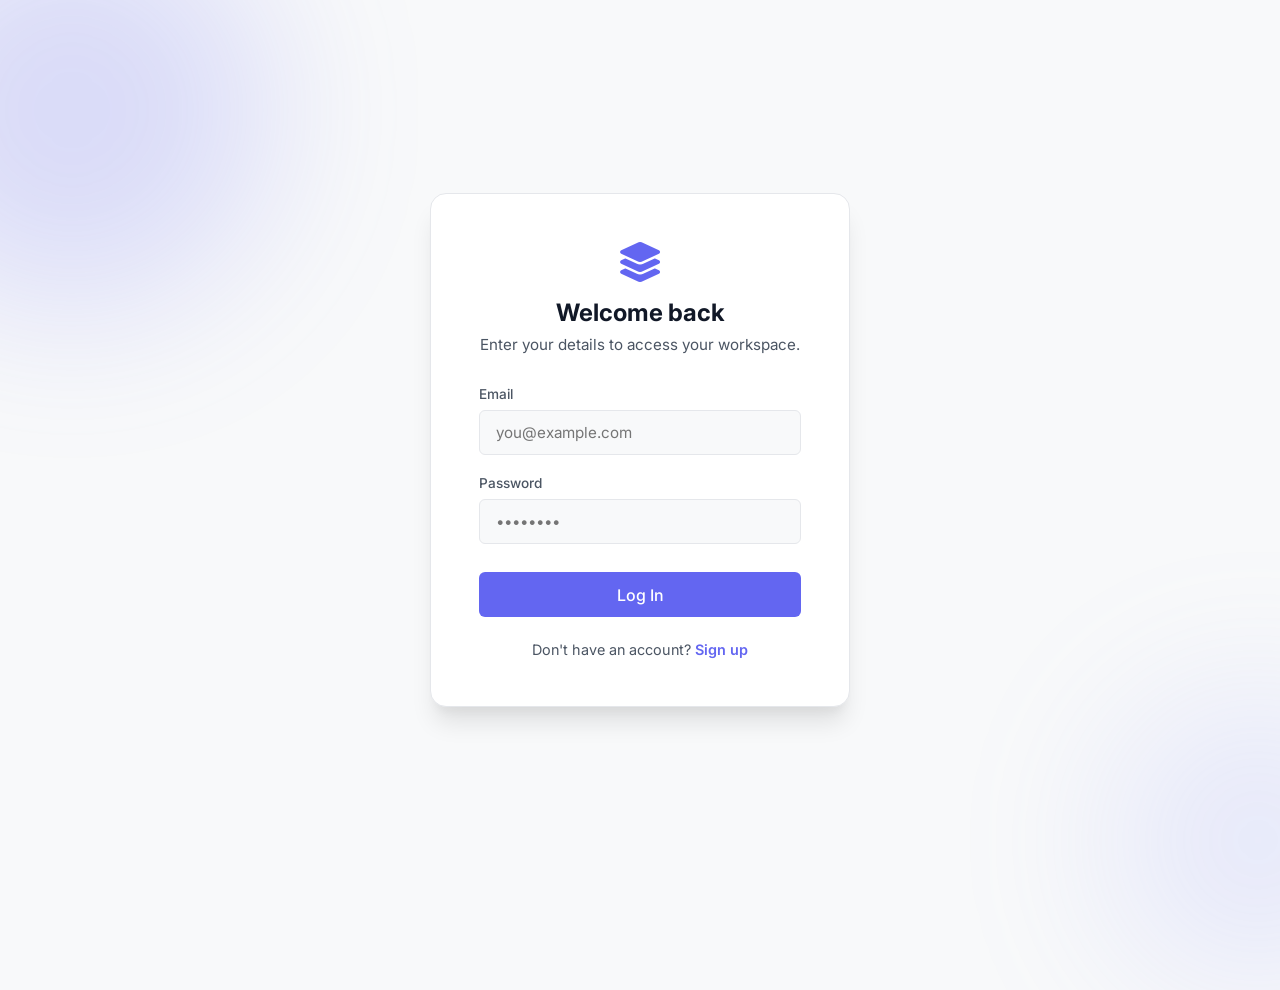
==== login.html @ b8fce8c2 "Initial commit" ====
<!DOCTYPE html>
<html lang="en">
<head>
    <meta charset="UTF-8">
    <meta name="viewport" content="width=device-width, initial-scale=1.0">
    <title>Welcome - WToDo</title>
    <link rel="stylesheet" href="style.css">
    <link rel="stylesheet" href="https://cdnjs.cloudflare.com/ajax/libs/font-awesome/6.4.0/css/all.min.css">
    <link href="https://fonts.googleapis.com/css2?family=Inter:wght@400;500;600;700&display=swap" rel="stylesheet">
    <style>
        body {
            display: flex; align-items: center; justify-content: center;
            height: 100vh; background-color: var(--bg-base); margin: 0;
            overflow: hidden; font-family: 'Inter', sans-serif; color: var(--text-primary);
        }
        .auth-container {
            background: var(--bg-surface); padding: 3rem; border-radius: var(--radius-lg);
            box-shadow: var(--shadow-xl); border: 1px solid var(--border-color);
            width: 100%; max-width: 420px; text-align: center;
            position: relative; z-index: 10;
        }
        .auth-logo { font-size: 2.5rem; color: var(--accent-color); margin-bottom: 1rem; }
        .auth-title { font-size: 1.5rem; font-weight: 700; margin-bottom: 0.5rem; }
        .auth-subtitle { color: var(--text-secondary); font-size: 0.95rem; margin-bottom: 2rem; }
        
        .form-group { margin-bottom: 1.25rem; text-align: left; }
        .form-group label { display: block; margin-bottom: 0.5rem; font-size: 0.85rem; font-weight: 500; color: var(--text-secondary); }
        .form-input {
            width: 100%; padding: 0.75rem 1rem; border: 1px solid var(--border-color);
            border-radius: var(--radius-sm); font-family: inherit; font-size: 0.95rem;
            background: var(--bg-base); color: var(--text-primary); transition: var(--transition);
            box-sizing: border-box;
        }
        .form-input:focus { outline: none; border-color: var(--accent-color); box-shadow: 0 0 0 3px var(--accent-light); }
        
        .auth-btn {
            width: 100%; padding: 0.8rem; background: var(--accent-color); color: white;
            border: none; border-radius: var(--radius-sm); font-size: 1rem; font-weight: 500;
            cursor: pointer; transition: var(--transition); margin-top: 0.5rem;
        }
        .auth-btn:hover { background: var(--accent-hover); transform: translateY(-1px); box-shadow: var(--shadow-md); }
        
        .auth-switch { margin-top: 1.5rem; font-size: 0.9rem; color: var(--text-secondary); }
        .auth-switch a { color: var(--accent-color); font-weight: 600; cursor: pointer; text-decoration: none; }
        .auth-switch a:hover { text-decoration: underline; }
        
        .error-msg {
            background: var(--danger-bg); color: var(--danger); padding: 0.75rem;
            border-radius: var(--radius-sm); font-size: 0.85rem; font-weight: 500;
            margin-bottom: 1.5rem; display: none; text-align: left;
        }
        
        .view-hidden { display: none !important; }
        
        /* Decorative Background */
        .bg-shape { position: absolute; border-radius: 50%; filter: blur(80px); z-index: 1; opacity: 0.5; }
        .shape-1 { top: -10%; left: -10%; width: 400px; height: 400px; background: rgba(99, 102, 241, 0.4); }
        .shape-2 { bottom: -10%; right: -10%; width: 300px; height: 300px; background: rgba(129, 140, 248, 0.3); }
    </style>
</head>
<body class="light-theme">
    <div class="bg-shape shape-1"></div>
    <div class="bg-shape shape-2"></div>
    
    <div class="auth-container">
        <i class="fas fa-layer-group auth-logo"></i>
        
        <!-- Login View -->
        <div id="loginView">
            <h1 class="auth-title">Welcome back</h1>
            <p class="auth-subtitle">Enter your details to access your workspace.</p>
            
            <div class="error-msg" id="loginError"></div>
            
            <form id="loginForm">
                <div class="form-group">
                    <label for="loginEmail">Email</label>
                    <input type="email" id="loginEmail" class="form-input" placeholder="you@example.com" required>
                </div>
                <div class="form-group">
                    <label for="loginPassword">Password</label>
                    <input type="password" id="loginPassword" class="form-input" placeholder="••••••••" required>
                </div>
                <button type="submit" class="auth-btn">Log In</button>
            </form>
            
            <div class="auth-switch">
                Don't have an account? <a id="showSignup">Sign up</a>
            </div>
        </div>
        
        <!-- Signup View -->
        <div id="signupView" class="view-hidden">
            <h1 class="auth-title">Create an account</h1>
            <p class="auth-subtitle">Start organizing your tasks today.</p>
            
            <div class="error-msg" id="signupError"></div>
            
            <form id="signupForm">
                <div class="form-group">
                    <label for="signupName">Username</label>
                    <input type="text" id="signupName" class="form-input" placeholder="Alex Doe" required minlength="2">
                </div>
                <div class="form-group">
                    <label for="signupEmail">Email</label>
                    <input type="email" id="signupEmail" class="form-input" placeholder="you@example.com" required>
                </div>
                <div class="form-group">
                    <label for="signupPassword">Password</label>
                    <input type="password" id="signupPassword" class="form-input" placeholder="••••••••" required minlength="6">
                </div>
                <button type="submit" class="auth-btn">Sign Up</button>
            </form>
            
            <div class="auth-switch">
                Already have an account? <a id="showLogin">Log in</a>
            </div>
        </div>
    </div>

    <script>
        // Init theme
        const theme = localStorage.getItem('theme') || 'light';
        document.body.className = theme === 'dark' ? 'dark-theme' : 'light-theme';

        const loginView = document.getElementById('loginView');
        const signupView = document.getElementById('signupView');
        
        document.getElementById('showSignup').addEventListener('click', () => {
            loginView.classList.add('view-hidden');
            signupView.classList.remove('view-hidden');
        });
        
        document.getElementById('showLogin').addEventListener('click', () => {
            signupView.classList.add('view-hidden');
            loginView.classList.remove('view-hidden');
        });

        const getUsers = () => JSON.parse(localStorage.getItem('users')) || [];
        const saveUsers = (users) => localStorage.setItem('users', JSON.stringify(users));

        const showError = (elementId, msg) => {
            const el = document.getElementById(elementId);
            el.textContent = msg;
            el.style.display = 'block';
            setTimeout(() => el.style.display = 'none', 4000);
        };

        document.getElementById('signupForm').addEventListener('submit', (e) => {
            e.preventDefault();
            const name = document.getElementById('signupName').value.trim();
            const email = document.getElementById('signupEmail').value.trim();
            const password = document.getElementById('signupPassword').value;

            const users = getUsers();
            if (users.find(u => u.email === email)) {
                showError('signupError', 'Email is already registered. Please log in.');
                return;
            }

            users.push({ name, email, password });
            saveUsers(users);

            // Auto-login
            sessionStorage.setItem('authenticated', 'true');
            sessionStorage.setItem('userEmail', email);
            sessionStorage.setItem('userName', name);
            window.location.href = 'index.html';
        });

        document.getElementById('loginForm').addEventListener('submit', (e) => {
            e.preventDefault();
            const email = document.getElementById('loginEmail').value.trim();
            const password = document.getElementById('loginPassword').value;

            const users = getUsers();
            const user = users.find(u => u.email === email && u.password === password);

            if (!user) {
                showError('loginError', 'Invalid email or password.');
                return;
            }

            sessionStorage.setItem('authenticated', 'true');
            sessionStorage.setItem('userEmail', user.email);
            sessionStorage.setItem('userName', user.name);
            window.location.href = 'index.html';
        });
    </script>
</body>
</html>
---- style.css ----
:root {
    /* Linear/Notion Minimal Color Palette */
    --hue: 220;

    /* Light Theme */
    --bg-base: #f8f9fa;
    --bg-surface: #ffffff;
    --bg-elevated: #ffffff;
    --bg-hover: #f1f3f5;

    --text-primary: #111827;
    --text-secondary: #4b5563;
    --text-tertiary: #9ca3af;

    --border-color: #e5e7eb;
    --border-light: #f3f4f6;

    --accent-color: #6366f1;
    /* Indigo */
    --accent-hover: #4f46e5;
    --accent-light: #e0e7ff;

    /* Status Colors */
    --danger: #ef4444;
    --danger-bg: #fee2e2;
    --success: #10b981;
    --success-bg: #d1fae5;
    --warning: #f59e0b;
    --warning-bg: #fef3c7;

    /* Layout */
    --sidebar-width: 260px;
    --header-height: 64px;

    /* Borders & Shadows */
    --radius-sm: 6px;
    --radius-md: 10px;
    --radius-lg: 16px;
    --radius-full: 9999px;

    --shadow-sm: 0 1px 2px 0 rgba(0, 0, 0, 0.05);
    --shadow-md: 0 4px 6px -1px rgba(0, 0, 0, 0.05), 0 2px 4px -1px rgba(0, 0, 0, 0.03);
    --shadow-lg: 0 10px 15px -3px rgba(0, 0, 0, 0.05), 0 4px 6px -2px rgba(0, 0, 0, 0.03);
    --shadow-xl: 0 20px 25px -5px rgba(0, 0, 0, 0.1), 0 10px 10px -5px rgba(0, 0, 0, 0.04);

    --glass-bg: rgba(255, 255, 255, 0.85);
    --glass-border: rgba(255, 255, 255, 0.4);

    --transition: all 0.25s cubic-bezier(0.2, 0.8, 0.2, 1);
    --transition-fast: all 0.15s cubic-bezier(0.2, 0.8, 0.2, 1);
}

body.dark-theme {
    --bg-base: #0f1115;
    --bg-surface: #16181d;
    --bg-elevated: #1e2128;
    --bg-hover: #252830;

    --text-primary: #f9fafb;
    --text-secondary: #9ca3af;
    --text-tertiary: #6b7280;

    --border-color: #2d3139;
    --border-light: #1e2128;

    --accent-light: #3730a3;

    --danger-bg: rgba(239, 68, 68, 0.15);
    --success-bg: rgba(16, 185, 129, 0.15);
    --warning-bg: rgba(245, 158, 11, 0.15);

    --shadow-sm: 0 1px 2px 0 rgba(0, 0, 0, 0.5);
    --shadow-md: 0 4px 6px -1px rgba(0, 0, 0, 0.4);
    --shadow-lg: 0 10px 15px -3px rgba(0, 0, 0, 0.5);
    --shadow-xl: 0 20px 25px -5px rgba(0, 0, 0, 0.6);

    --glass-bg: rgba(22, 24, 29, 0.85);
    --glass-border: rgba(255, 255, 255, 0.05);
}

* {
    margin: 0;
    padding: 0;
    box-sizing: border-box;
}

body {
    font-family: 'Inter', sans-serif;
    background-color: var(--bg-base);
    color: var(--text-primary);
    -webkit-font-smoothing: antialiased;
    overflow: hidden;
}

/* Base Elements */
a {
    text-decoration: none;
    color: inherit;
}

button {
    font-family: inherit;
}

ul {
    list-style: none;
}

.mt-3 {
    margin-top: 1rem;
}

.mt-4 {
    margin-top: 1.5rem;
}

.flex-1 {
    flex: 1;
}

/* Loader */
.loader-overlay {
    position: fixed;
    top: 0;
    left: 0;
    width: 100%;
    height: 100%;
    background: var(--bg-base);
    display: flex;
    justify-content: center;
    align-items: center;
    z-index: 9999;
    transition: opacity 0.4s ease, visibility 0.4s ease;
}

.loader-overlay.hidden {
    opacity: 0;
    visibility: hidden;
    pointer-events: none;
}

.spinner {
    width: 32px;
    height: 32px;
    border: 3px solid var(--border-color);
    border-top-color: var(--accent-color);
    border-radius: 50%;
    animation: spin 0.8s linear infinite;
}

@keyframes spin {
    to {
        transform: rotate(360deg);
    }
}

/* App Layout */
.app-layout {
    display: flex;
    height: 100vh;
    width: 100vw;
}

/* Sidebar */
.sidebar {
    width: var(--sidebar-width);
    background-color: var(--bg-surface);
    border-right: 1px solid var(--border-color);
    display: flex;
    flex-direction: column;
    transition: transform 0.3s ease;
    z-index: 50;
}

.sidebar-header {
    height: var(--header-height);
    display: flex;
    align-items: center;
    justify-content: space-between;
    padding: 0 1.5rem;
    border-bottom: 1px solid var(--border-light);
}

.brand {
    display: flex;
    align-items: center;
    gap: 0.75rem;
    font-weight: 700;
    font-size: 1.2rem;
    color: var(--text-primary);
}

.brand-icon {
    color: var(--accent-color);
}

.mobile-close {
    display: none;
    background: none;
    border: none;
    color: var(--text-secondary);
    font-size: 1.2rem;
    cursor: pointer;
}

.sidebar-nav {
    flex: 1;
    padding: 1.5rem 1rem;
    overflow-y: auto;
}

.nav-section {
    margin-bottom: 2rem;
}

.nav-section-title {
    display: block;
    font-size: 0.75rem;
    font-weight: 600;
    color: var(--text-tertiary);
    text-transform: uppercase;
    letter-spacing: 0.05em;
    margin-bottom: 0.75rem;
    padding-left: 0.75rem;
}

.nav-item {
    display: flex;
    align-items: center;
    gap: 0.75rem;
    padding: 0.6rem 0.75rem;
    border-radius: var(--radius-sm);
    color: var(--text-secondary);
    font-weight: 500;
    font-size: 0.95rem;
    transition: var(--transition);
    margin-bottom: 0.25rem;
}

.nav-item i {
    width: 18px;
    text-align: center;
}

.nav-item:hover {
    background-color: var(--bg-hover);
    color: var(--text-primary);
}

.nav-item.active {
    background-color: var(--accent-light);
    color: var(--accent-color);
    font-weight: 600;
}

.nav-item.text-danger:hover {
    background-color: var(--danger-bg);
    color: var(--danger);
}

.sidebar-footer {
    padding: 1rem;
    border-top: 1px solid var(--border-color);
}

/* Main Content Area */
.main-content {
    flex: 1;
    display: flex;
    flex-direction: column;
    min-width: 0;
    /* Important for flex children truncating */
    background-color: var(--bg-base);
    position: relative;
}

/* Sticky Header */
.top-header {
    height: var(--header-height);
    display: flex;
    align-items: center;
    justify-content: space-between;
    padding: 0 2rem;
    background: var(--glass-bg);
    backdrop-filter: blur(12px);
    -webkit-backdrop-filter: blur(12px);
    border-bottom: 1px solid var(--border-color);
    position: sticky;
    top: 0;
    z-index: 40;
}

.header-left {
    display: flex;
    align-items: center;
    gap: 1rem;
}

.mobile-toggle {
    display: none;
    background: none;
    border: none;
    color: var(--text-secondary);
    font-size: 1.2rem;
    cursor: pointer;
}

.page-title {
    font-size: 1.1rem;
    font-weight: 600;
}

.header-right {
    display: flex;
    align-items: center;
    gap: 1rem;
}

.icon-btn {
    background: none;
    border: none;
    color: var(--text-secondary);
    width: 36px;
    height: 36px;
    border-radius: var(--radius-full);
    cursor: pointer;
    transition: var(--transition);
    display: grid;
    place-items: center;
}

.icon-btn:hover {
    background-color: var(--bg-hover);
    color: var(--text-primary);
}

.avatar {
    width: 32px;
    height: 32px;
    background: linear-gradient(135deg, var(--accent-color), #818cf8);
    color: white;
    border-radius: var(--radius-full);
    display: grid;
    place-items: center;
    font-weight: 600;
    font-size: 0.85rem;
}

.avatar.lg {
    width: 48px;
    height: 48px;
    font-size: 1.2rem;
}

/* Profile Dropdown */
.profile-dropdown {
    position: absolute;
    top: calc(100% + 0.5rem);
    right: 0;
    width: 220px;
    background: var(--bg-surface);
    border: 1px solid var(--border-color);
    border-radius: var(--radius-md);
    box-shadow: var(--shadow-lg);
    padding: 0.5rem 0;
    z-index: 50;
    animation: dropdownFadeIn 0.2s cubic-bezier(0.2, 0.8, 0.2, 1);
    transform-origin: top right;
}

@keyframes dropdownFadeIn {
    from { opacity: 0; transform: scale(0.95); }
    to { opacity: 1; transform: scale(1); }
}

.dropdown-header {
    padding: 0.5rem 1rem 0.75rem;
    display: flex;
    flex-direction: column;
}
.dropdown-header strong { font-size: 0.95rem; }
.dropdown-header span { font-size: 0.8rem; color: var(--text-tertiary); overflow: hidden; text-overflow: ellipsis; }

.dropdown-divider {
    height: 1px;
    background: var(--border-color);
    margin: 0.25rem 0;
}

.dropdown-item {
    display: flex;
    align-items: center;
    gap: 0.75rem;
    width: 100%;
    padding: 0.6rem 1rem;
    background: none;
    border: none;
    text-align: left;
    color: var(--text-secondary);
    font-size: 0.9rem;
    cursor: pointer;
    transition: var(--transition-fast);
}
.dropdown-item:hover {
    background: var(--bg-hover);
    color: var(--text-primary);
}
.dropdown-item.text-danger:hover {
    color: var(--danger);
    background: var(--danger-bg);
}
/* Scrollable Content */
.content-scrollable {
    flex: 1;
    overflow-y: auto;
    padding: 2rem;
    padding-bottom: 6rem;
    /* Space for FAB */
}

/* Dashboard Overview Section */
.overview-section {
    margin-bottom: 3rem;
    animation: fadeIn 0.5s ease;
}

@keyframes fadeIn {
    from {
        opacity: 0;
        transform: translateY(10px);
    }

    to {
        opacity: 1;
        transform: translateY(0);
    }
}

.greeting {
    margin-bottom: 1.5rem;
}

.greeting h2 {
    font-size: 1.8rem;
    font-weight: 700;
    margin-bottom: 0.25rem;
}

.greeting p {
    color: var(--text-secondary);
}

.stats-grid {
    display: grid;
    grid-template-columns: repeat(auto-fit, minmax(200px, 1fr));
    gap: 1.5rem;
}

.stat-card {
    background: var(--bg-surface);
    border: 1px solid var(--border-color);
    border-radius: var(--radius-md);
    padding: 1.25rem;
    display: flex;
    align-items: center;
    gap: 1rem;
    box-shadow: var(--shadow-sm);
    transition: var(--transition);
}

.stat-card:hover {
    transform: translateY(-2px);
    box-shadow: var(--shadow-md);
}

.stat-icon {
    width: 48px;
    height: 48px;
    border-radius: var(--radius-sm);
    display: grid;
    place-items: center;
    font-size: 1.25rem;
}

.bg-blue {
    background-color: rgba(59, 130, 246, 0.1);
    color: #3b82f6;
}

.bg-orange {
    background-color: rgba(249, 115, 22, 0.1);
    color: #f97316;
}

.bg-green {
    background-color: rgba(16, 185, 129, 0.1);
    color: #10b981;
}

.stat-info {
    display: flex;
    flex-direction: column;
}

.stat-value {
    font-size: 1.5rem;
    font-weight: 700;
    color: var(--text-primary);
    line-height: 1.2;
}

.stat-label {
    font-size: 0.85rem;
    color: var(--text-secondary);
    font-weight: 500;
}

/* Progress Ring */
.progress-card {
    gap: 1rem;
}

.progress-ring-container {
    position: relative;
    width: 50px;
    height: 50px;
}

.progress-ring-circle-bg {
    stroke: var(--border-color);
}

.progress-ring-circle {
    stroke: var(--accent-color);
    stroke-dasharray: 131.95;
    stroke-dashoffset: 131.95;
    stroke-linecap: round;
    transition: stroke-dashoffset 0.8s ease-in-out;
    transform: rotate(-90deg);
    transform-origin: 50% 50%;
}

.progress-text {
    position: absolute;
    top: 50%;
    left: 50%;
    transform: translate(-50%, -50%);
    font-size: 0.75rem;
    font-weight: 700;
    color: var(--text-primary);
}

/* Tasks Header */
.tasks-header {
    display: flex;
    justify-content: space-between;
    align-items: center;
    margin-bottom: 1.5rem;
}

.tasks-header h3 {
    font-size: 1.2rem;
    font-weight: 600;
}

.actions-wrapper {
    display: flex;
    gap: 0.5rem;
    align-items: center;
}

/* Buttons */
.text-btn {
    background: none;
    border: none;
    color: var(--text-secondary);
    font-size: 0.9rem;
    font-weight: 500;
    cursor: pointer;
    padding: 0.5rem 0.75rem;
    border-radius: var(--radius-sm);
    transition: var(--transition);
}

.text-btn:hover {
    background-color: var(--bg-hover);
    color: var(--text-primary);
}

.outline-btn {
    border: 1px solid var(--border-color);
    background: var(--bg-surface);
}

.danger-btn {
    color: var(--danger);
}

.danger-btn:hover {
    background-color: var(--danger-bg);
    color: var(--danger);
    border-color: transparent;
}

.btn {
    font-weight: 500;
    transition: var(--transition-fast);
}
.btn:active, .primary-btn:active, .action-btn:active, .icon-btn:active, .fab:active {
    transform: scale(0.95);
}

.primary-btn {
    background: var(--accent-color);
    color: white;
    border: none;
    padding: 0.6rem 1.2rem;
    border-radius: var(--radius-sm);
    font-weight: 500;
    font-size: 0.95rem;
    cursor: pointer;
    transition: var(--transition);
    box-shadow: var(--shadow-sm);
}

.primary-btn:hover {
    background: var(--accent-hover);
    box-shadow: var(--shadow-md);
    transform: translateY(-1px);
}

.secondary-btn {
    background: var(--bg-hover);
    color: var(--text-primary);
    border: none;
    padding: 0.6rem 1.2rem;
    border-radius: var(--radius-sm);
    font-weight: 500;
    font-size: 0.95rem;
    cursor: pointer;
    transition: var(--transition);
}

.secondary-btn:hover {
    background: var(--border-color);
}

select.text-btn {
    appearance: none;
    -webkit-appearance: none;
    padding-right: 1.5rem;
    background-image: url("data:image/svg+xml,%3Csvg xmlns='http://www.w3.org/2000/svg' fill='none' viewBox='0 0 24 24' stroke='%236b7280'%3E%3Cpath stroke-linecap='round' stroke-linejoin='round' stroke-width='2' d='M19 9l-7 7-7-7'%3E%3C/path%3E%3C/svg%3E");
    background-repeat: no-repeat;
    background-position: right 0.5rem center;
    background-size: 1rem;
}

/* Task Grid / List */
.task-grid {
    display: grid;
    grid-template-columns: 1fr;
    gap: 0.75rem;
}

/* Task Cards */
.task-item {
    background: var(--bg-surface);
    border: 1px solid var(--border-color);
    border-radius: var(--radius-md);
    padding: 1rem 1.25rem;
    display: flex;
    align-items: center;
    gap: 1rem;
    transition: var(--transition);
    position: relative;
    overflow: hidden;
}

.task-item::before {
    content: '';
    position: absolute;
    left: 0;
    top: 0;
    bottom: 0;
    width: 4px;
    background-color: transparent;
}

.task-item.priority-high::before {
    background-color: var(--danger);
}

.task-item.priority-medium::before {
    background-color: var(--warning);
}

.task-item.priority-low::before {
    background-color: var(--success);
}

.task-item:hover {
    box-shadow: var(--shadow-md);
    border-color: var(--border-color);
    transform: translateY(-2px);
}

.task-item.draggable-item:active {
    cursor: grabbing;
    transform: scale(0.99);
}

.task-item.dragging {
    opacity: 0.5;
}

.checkbox-wrapper {
    width: 20px;
    height: 20px;
    flex-shrink: 0;
}

.task-checkbox {
    appearance: none;
    -webkit-appearance: none;
    width: 20px;
    height: 20px;
    border: 2px solid var(--text-tertiary);
    border-radius: 50%;
    cursor: pointer;
    transition: var(--transition);
    display: grid;
    place-content: center;
    margin: 0;
}

.task-checkbox::before {
    content: "";
    width: 10px;
    height: 10px;
    transform: scale(0);
    transition: 0.2s transform ease-in-out;
    box-shadow: inset 1em 1em white;
    background-color: white;
    clip-path: polygon(14% 44%, 0 65%, 50% 100%, 100% 16%, 80% 0%, 43% 62%);
}

.task-checkbox:hover {
    border-color: var(--accent-color);
}

.task-checkbox:checked {
    background: var(--accent-color);
    border-color: var(--accent-color);
}

.task-checkbox:checked::before {
    transform: scale(1);
}

.task-content-wrapper {
    flex: 1;
    display: flex;
    flex-direction: column;
    gap: 0.4rem;
}

.task-content {
    font-size: 1rem;
    font-weight: 500;
    color: var(--text-primary);
    word-break: break-word;
}

.task-meta {
    display: flex;
    gap: 0.5rem;
    flex-wrap: wrap;
}

.badge {
    font-size: 0.7rem;
    font-weight: 600;
    padding: 0.2rem 0.5rem;
    border-radius: var(--radius-full);
    display: inline-flex;
    align-items: center;
    gap: 4px;
}

.badge-due {
    background: var(--bg-hover);
    color: var(--text-secondary);
}

.badge-due.overdue {
    background: var(--danger-bg);
    color: var(--danger);
}

.badge-due.today {
    background: var(--warning-bg);
    color: var(--warning);
}

.task-actions {
    display: flex;
    gap: 0.25rem;
    opacity: 0;
    transition: var(--transition);
}

.task-item:hover .task-actions {
    opacity: 1;
}

.action-btn {
    background: none;
    border: none;
    color: var(--text-tertiary);
    width: 32px;
    height: 32px;
    border-radius: var(--radius-sm);
    cursor: pointer;
    transition: var(--transition);
    display: grid;
    place-items: center;
    font-size: 0.9rem;
}

.edit-btn:hover {
    background: var(--bg-hover);
    color: var(--accent-color);
}

.delete-btn:hover {
    background: var(--danger-bg);
    color: var(--danger);
}

/* Edit input */
.edit-input {
    flex: 1;
    padding: 0.5rem;
    border: 1px solid var(--accent-color);
    border-radius: var(--radius-sm);
    font-family: inherit;
    font-size: 1rem;
    background: var(--bg-base);
    color: var(--text-primary);
    outline: none;
    box-shadow: 0 0 0 3px var(--accent-light);
}

.task-item.completed {
    opacity: 0.7;
}

.task-item.completed .task-content {
    text-decoration: line-through;
    color: var(--text-tertiary);
}

.task-item.completed::before {
    background-color: var(--border-color);
}

/* Empty State */
.empty-state {
    text-align: center;
    padding: 4rem 2rem;
    color: var(--text-secondary);
}

.empty-state.hidden {
    display: none;
}

.empty-illustration {
    font-size: 4rem;
    color: var(--text-tertiary);
    margin-bottom: 1rem;
    opacity: 0.5;
}

.empty-state h3 {
    color: var(--text-primary);
    font-size: 1.25rem;
    margin-bottom: 0.5rem;
}

/* FAB */
.fab {
    position: fixed;
    bottom: 2rem;
    right: 2rem;
    width: 56px;
    height: 56px;
    border-radius: 50%;
    background: var(--accent-color);
    color: white;
    border: none;
    font-size: 1.5rem;
    cursor: pointer;
    box-shadow: var(--shadow-lg);
    display: grid;
    place-items: center;
    transition: var(--transition);
    z-index: 30;
}

.fab:hover {
    background: var(--accent-hover);
    transform: translateY(-4px) scale(1.05);
    box-shadow: var(--shadow-xl);
}

/* Modals */
.modal-overlay {
    position: fixed;
    top: 0;
    left: 0;
    right: 0;
    bottom: 0;
    background: rgba(0, 0, 0, 0.4);
    backdrop-filter: blur(4px);
    -webkit-backdrop-filter: blur(4px);
    display: flex;
    justify-content: center;
    align-items: center;
    z-index: 1000;
    padding: 1rem;
    opacity: 1;
    visibility: visible;
    transition: var(--transition);
}

.modal-overlay.hidden {
    opacity: 0;
    visibility: hidden;
    pointer-events: none;
}

.glass-panel {
    background: var(--bg-elevated);
    border: 1px solid var(--border-color);
    box-shadow: var(--shadow-xl);
    border-radius: var(--radius-lg);
}

.modal-content {
    width: 100%;
    max-width: 500px;
    transform: translateY(0) scale(1);
    transition: var(--transition);
}

.modal-overlay.hidden .modal-content {
    transform: translateY(20px) scale(0.95);
}

.modal-content.mini {
    max-width: 400px;
    padding: 2rem;
    text-align: center;
}

.modal-header {
    display: flex;
    justify-content: space-between;
    align-items: center;
    padding: 1.5rem;
    border-bottom: 1px solid var(--border-light);
}

.modal-header h3 {
    font-size: 1.25rem;
    font-weight: 600;
}

.close-btn {
    background: none;
    border: none;
    color: var(--text-tertiary);
    font-size: 1.2rem;
    cursor: pointer;
    transition: var(--transition);
}

.close-btn:hover {
    color: var(--text-primary);
}

.modal-body {
    padding: 1.5rem;
}

.form-group {
    margin-bottom: 1.25rem;
    text-align: left;
}

.form-group label {
    display: block;
    margin-bottom: 0.5rem;
    font-size: 0.85rem;
    font-weight: 500;
    color: var(--text-secondary);
}

.form-input {
    width: 100%;
    padding: 0.75rem 1rem;
    border: 1px solid var(--border-color);
    border-radius: var(--radius-sm);
    font-family: inherit;
    font-size: 0.95rem;
    background: var(--bg-base);
    color: var(--text-primary);
    transition: var(--transition);
}

.form-input:focus {
    outline: none;
    border-color: var(--accent-color);
    box-shadow: 0 0 0 3px var(--accent-light);
}

.form-row {
    display: flex;
    gap: 1rem;
}

.modal-footer {
    padding: 1.25rem 1.5rem;
    border-top: 1px solid var(--border-light);
    display: flex;
    justify-content: flex-end;
    gap: 1rem;
    background: var(--bg-base);
    border-bottom-left-radius: var(--radius-lg);
    border-bottom-right-radius: var(--radius-lg);
}

/* Settings Modal Elements */
.settings-section {
    margin-bottom: 1.5rem;
    text-align: left;
    border-bottom: 1px solid var(--border-light);
    padding-bottom: 1.5rem;
}

.settings-section:last-child {
    border-bottom: none;
    margin-bottom: 0;
    padding-bottom: 0;
}

.settings-section h4 {
    font-size: 0.85rem;
    text-transform: uppercase;
    letter-spacing: 0.05em;
    color: var(--text-tertiary);
    margin-bottom: 1rem;
}

.setting-item {
    display: flex;
    justify-content: space-between;
    align-items: center;
    margin-bottom: 1rem;
}

.setting-info {
    display: flex;
    flex-direction: column;
}

.setting-info span {
    font-weight: 500;
    font-size: 0.95rem;
}

.setting-info small {
    color: var(--text-tertiary);
    font-size: 0.8rem;
}

/* Toggle Switch */
.toggle-switch {
    position: relative;
    display: inline-block;
    width: 44px;
    height: 24px;
}

.toggle-switch input {
    opacity: 0;
    width: 0;
    height: 0;
}

.slider {
    position: absolute;
    cursor: pointer;
    top: 0;
    left: 0;
    right: 0;
    bottom: 0;
    background-color: var(--border-color);
    transition: .3s;
}

.slider:before {
    position: absolute;
    content: "";
    height: 18px;
    width: 18px;
    left: 3px;
    bottom: 3px;
    background-color: white;
    transition: .3s;
}

input:checked+.slider {
    background-color: var(--accent-color);
}

input:checked+.slider:before {
    transform: translateX(20px);
}

.slider.round {
    border-radius: 24px;
}

.slider.round:before {
    border-radius: 50%;
    box-shadow: var(--shadow-sm);
}

/* Profile info inside settings */
.profile-info {
    display: flex;
    align-items: center;
    gap: 1rem;
}

.profile-details {
    display: flex;
    flex-direction: column;
    align-items: flex-start;
    gap: 0.25rem;
}

.profile-details .badge {
    background: var(--accent-light);
    color: var(--accent-color);
}

/* Responsive Mobile Layout */
@media (max-width: 768px) {
    .sidebar {
        position: fixed;
        left: 0;
        top: 0;
        bottom: 0;
        transform: translateX(-100%);
    }

    .sidebar.open {
        transform: translateX(0);
    }

    .mobile-toggle,
    .mobile-close {
        display: block;
    }

    .stats-grid {
        grid-template-columns: 1fr 1fr;
    }

    .content-scrollable {
        padding: 1.5rem;
        padding-bottom: 6rem;
    }

    .top-header {
        padding: 0 1.5rem;
    }

    .fab {
        bottom: 1.5rem;
        right: 1.5rem;
    }
}

@media (max-width: 480px) {
    .stats-grid {
        grid-template-columns: 1fr;
    }

    .form-row {
        flex-direction: column;
    }
}
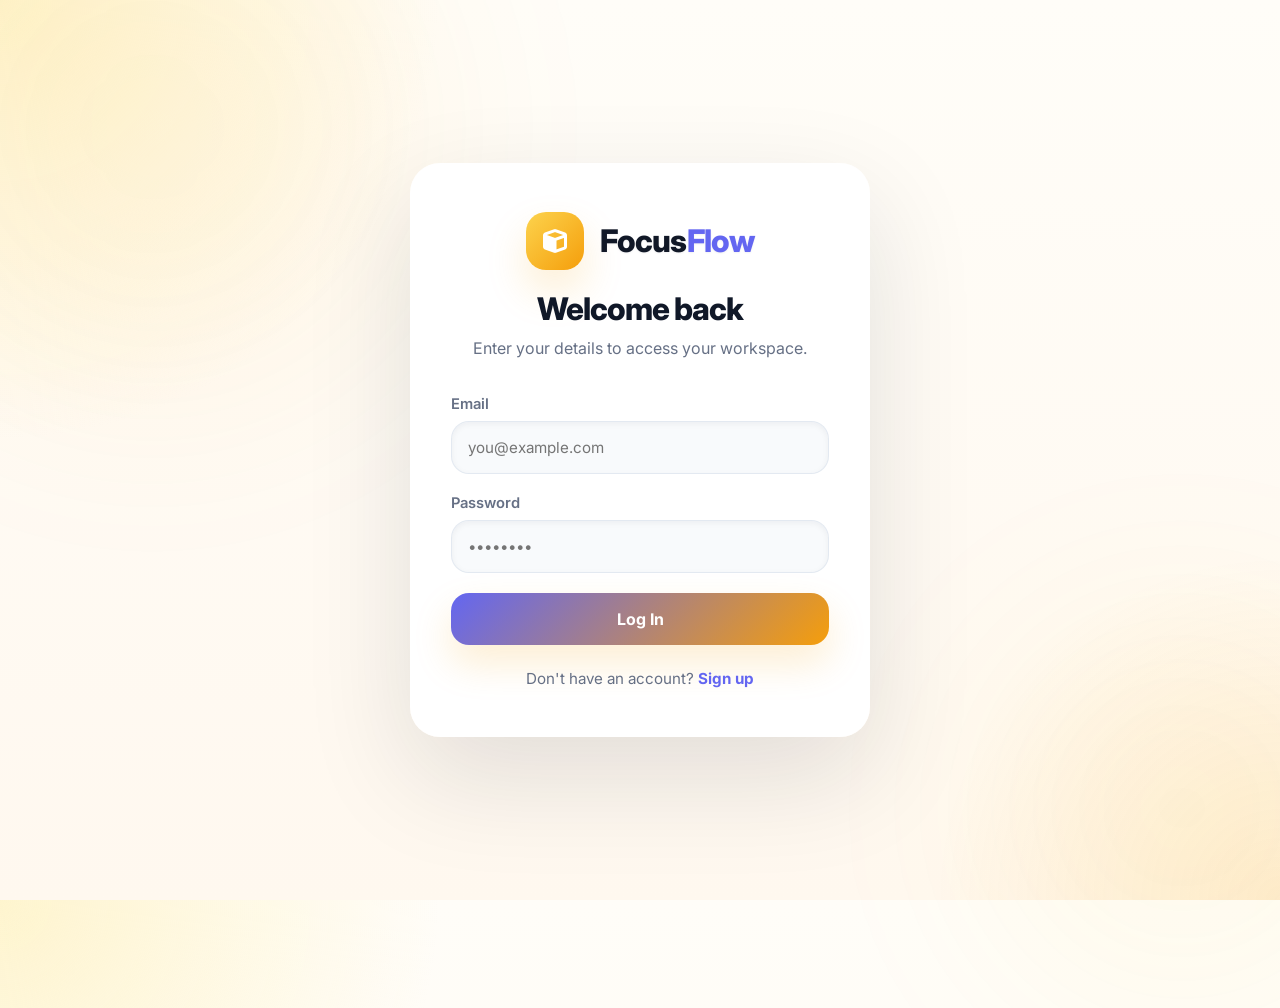
==== commit e4b36985: "Update login.html" ====
--- a/login.html
+++ b/login.html
@@ -3,59 +3,192 @@
 <head>
     <meta charset="UTF-8">
     <meta name="viewport" content="width=device-width, initial-scale=1.0">
-    <title>Welcome - WToDo</title>
+    <title>Welcome - FocusFlow</title>
     <link rel="stylesheet" href="style.css">
     <link rel="stylesheet" href="https://cdnjs.cloudflare.com/ajax/libs/font-awesome/6.4.0/css/all.min.css">
     <link href="https://fonts.googleapis.com/css2?family=Inter:wght@400;500;600;700&display=swap" rel="stylesheet">
     <style>
         body {
-            display: flex; align-items: center; justify-content: center;
-            height: 100vh; background-color: var(--bg-base); margin: 0;
-            overflow: hidden; font-family: 'Inter', sans-serif; color: var(--text-primary);
-        }
+            min-height: 100vh;
+            margin: 0;
+            display: flex;
+            align-items: center;
+            justify-content: center;
+            font-family: 'Inter', sans-serif;
+            color: var(--text-primary);
+            background: radial-gradient(circle at top left, rgba(254, 243, 199, 0.85), transparent 28%),
+                        radial-gradient(circle at bottom right, rgba(245, 158, 11, 0.14), transparent 22%),
+                        linear-gradient(180deg, #fffdf8 0%, #fff8ef 100%);
+            overflow: hidden;
+        }
+
+        .bg-shape {
+            position: absolute;
+            border-radius: 50%;
+            filter: blur(110px);
+            opacity: 0.28;
+            z-index: 1;
+        }
+
+        .shape-1 {
+            top: -17%;
+            left: -10%;
+            width: 560px;
+            height: 560px;
+            background: rgba(245, 158, 11, 0.22);
+        }
+
+        .shape-2 {
+            bottom: -12%;
+            right: -8%;
+            width: 400px;
+            height: 400px;
+            background: rgba(250, 204, 21, 0.20);
+        }
+
         .auth-container {
-            background: var(--bg-surface); padding: 3rem; border-radius: var(--radius-lg);
-            box-shadow: var(--shadow-xl); border: 1px solid var(--border-color);
-            width: 100%; max-width: 420px; text-align: center;
-            position: relative; z-index: 10;
-        }
-        .auth-logo { font-size: 2.5rem; color: var(--accent-color); margin-bottom: 1rem; }
-        .auth-title { font-size: 1.5rem; font-weight: 700; margin-bottom: 0.5rem; }
-        .auth-subtitle { color: var(--text-secondary); font-size: 0.95rem; margin-bottom: 2rem; }
-        
-        .form-group { margin-bottom: 1.25rem; text-align: left; }
-        .form-group label { display: block; margin-bottom: 0.5rem; font-size: 0.85rem; font-weight: 500; color: var(--text-secondary); }
+            position: relative;
+            z-index: 2;
+            width: min(100%, 460px);
+            padding: 3rem 2.5rem;
+            background: rgba(255, 255, 255, 0.98);
+            border-radius: 30px;
+            box-shadow: 0 40px 110px rgba(15, 23, 42, 0.12);
+            border: 1px solid rgba(255, 255, 255, 0.92);
+            text-align: center;
+        }
+
+        .auth-logo-container {
+            display: inline-flex;
+            align-items: center;
+            gap: 1rem;
+            justify-content: center;
+            width: 100%;
+            margin-bottom: 1.25rem;
+        }
+
+        .auth-logo {
+            width: 58px;
+            height: 58px;
+            display: grid;
+            place-items: center;
+            border-radius: 20px;
+            background: linear-gradient(135deg, #fcd34d, #f59e0b);
+            color: #ffffff;
+            font-size: 1.5rem;
+            box-shadow: 0 20px 40px rgba(245, 158, 11, 0.18);
+        }
+
+        .auth-logo + .logo-text {
+            color: #111827;
+            font-size: 1.95rem;
+            font-weight: 800;
+            letter-spacing: -0.03em;
+            text-shadow: 0 1px 2px rgba(15, 23, 42, 0.06);
+        }
+
+        .logo-bold {
+            color: var(--accent-color);
+        }
+
+        .auth-title {
+            font-size: 1.95rem;
+            font-weight: 800;
+            letter-spacing: -0.03em;
+            margin-bottom: 0.4rem;
+            color: #101828;
+        }
+
+        .auth-subtitle {
+            color: #667085;
+            font-size: 1rem;
+            line-height: 1.8;
+            margin-bottom: 2rem;
+        }
+
+        .form-group {
+            margin-bottom: 1.25rem;
+            text-align: left;
+        }
+
+        .form-group label {
+            display: block;
+            margin-bottom: 0.5rem;
+            font-size: 0.92rem;
+            font-weight: 600;
+            color: #667085;
+        }
+
         .form-input {
-            width: 100%; padding: 0.75rem 1rem; border: 1px solid var(--border-color);
-            border-radius: var(--radius-sm); font-family: inherit; font-size: 0.95rem;
-            background: var(--bg-base); color: var(--text-primary); transition: var(--transition);
+            width: 100%;
+            padding: 1rem 1rem;
+            border-radius: 18px;
+            border: 1px solid rgba(226, 232, 240, 0.9);
+            font-family: inherit;
+            font-size: 0.95rem;
+            background: #f8fafc;
+            color: #101828;
+            transition: var(--transition);
             box-sizing: border-box;
-        }
-        .form-input:focus { outline: none; border-color: var(--accent-color); box-shadow: 0 0 0 3px var(--accent-light); }
-        
+            box-shadow: inset 0 2px 6px rgba(15, 23, 42, 0.05);
+        }
+
+        .form-input:focus {
+            outline: none;
+            border-color: var(--accent-color);
+            box-shadow: 0 0 0 4px rgba(245, 158, 11, 0.18);
+            background: #ffffff;
+        }
+
         .auth-btn {
-            width: 100%; padding: 0.8rem; background: var(--accent-color); color: white;
-            border: none; border-radius: var(--radius-sm); font-size: 1rem; font-weight: 500;
-            cursor: pointer; transition: var(--transition); margin-top: 0.5rem;
-        }
-        .auth-btn:hover { background: var(--accent-hover); transform: translateY(-1px); box-shadow: var(--shadow-md); }
-        
-        .auth-switch { margin-top: 1.5rem; font-size: 0.9rem; color: var(--text-secondary); }
-        .auth-switch a { color: var(--accent-color); font-weight: 600; cursor: pointer; text-decoration: none; }
-        .auth-switch a:hover { text-decoration: underline; }
-        
+            width: 100%;
+            padding: 1rem 1rem;
+            background: linear-gradient(135deg, var(--accent-color), #f59e0b);
+            color: white;
+            border: none;
+            border-radius: 18px;
+            font-size: 1rem;
+            font-weight: 700;
+            cursor: pointer;
+            transition: var(--transition);
+            box-shadow: 0 18px 38px rgba(245, 158, 11, 0.18);
+        }
+
+        .auth-btn:hover {
+            background: #d97706;
+            transform: translateY(-1px);
+        }
+
+        .auth-switch {
+            margin-top: 1.5rem;
+            font-size: 0.95rem;
+            color: #667085;
+        }
+
+        .auth-switch a {
+            color: var(--accent-color);
+            font-weight: 700;
+        }
+
+        .auth-switch a:hover {
+            text-decoration: underline;
+        }
+
         .error-msg {
-            background: var(--danger-bg); color: var(--danger); padding: 0.75rem;
-            border-radius: var(--radius-sm); font-size: 0.85rem; font-weight: 500;
-            margin-bottom: 1.5rem; display: none; text-align: left;
-        }
-        
-        .view-hidden { display: none !important; }
-        
-        /* Decorative Background */
-        .bg-shape { position: absolute; border-radius: 50%; filter: blur(80px); z-index: 1; opacity: 0.5; }
-        .shape-1 { top: -10%; left: -10%; width: 400px; height: 400px; background: rgba(99, 102, 241, 0.4); }
-        .shape-2 { bottom: -10%; right: -10%; width: 300px; height: 300px; background: rgba(129, 140, 248, 0.3); }
+            background: rgba(254, 226, 149, 0.45);
+            color: #92400e;
+            padding: 0.95rem;
+            border-radius: 16px;
+            font-size: 0.9rem;
+            font-weight: 600;
+            margin-bottom: 1.5rem;
+            display: none;
+            text-align: left;
+        }
+
+        .view-hidden {
+            display: none !important;
+        }
     </style>
 </head>
 <body class="light-theme">
@@ -63,7 +196,10 @@
     <div class="bg-shape shape-2"></div>
     
     <div class="auth-container">
-        <i class="fas fa-layer-group auth-logo"></i>
+        <div class="brand focusflow-logo auth-logo-container">
+            <i class="fas fa-cube auth-logo"></i>
+            <span class="logo-text">Focus<span class="logo-bold">Flow</span></span>
+        </div>
         
         <!-- Login View -->
         <div id="loginView">
@@ -165,6 +301,8 @@
             sessionStorage.setItem('authenticated', 'true');
             sessionStorage.setItem('userEmail', email);
             sessionStorage.setItem('userName', name);
+            sessionStorage.setItem('showFrontPage', 'true');
+            sessionStorage.setItem('welcomeMode', 'signup');
             window.location.href = 'index.html';
         });
 
@@ -184,6 +322,8 @@
             sessionStorage.setItem('authenticated', 'true');
             sessionStorage.setItem('userEmail', user.email);
             sessionStorage.setItem('userName', user.name);
+            sessionStorage.setItem('showFrontPage', 'true');
+            sessionStorage.setItem('welcomeMode', 'login');
             window.location.href = 'index.html';
         });
     </script>
